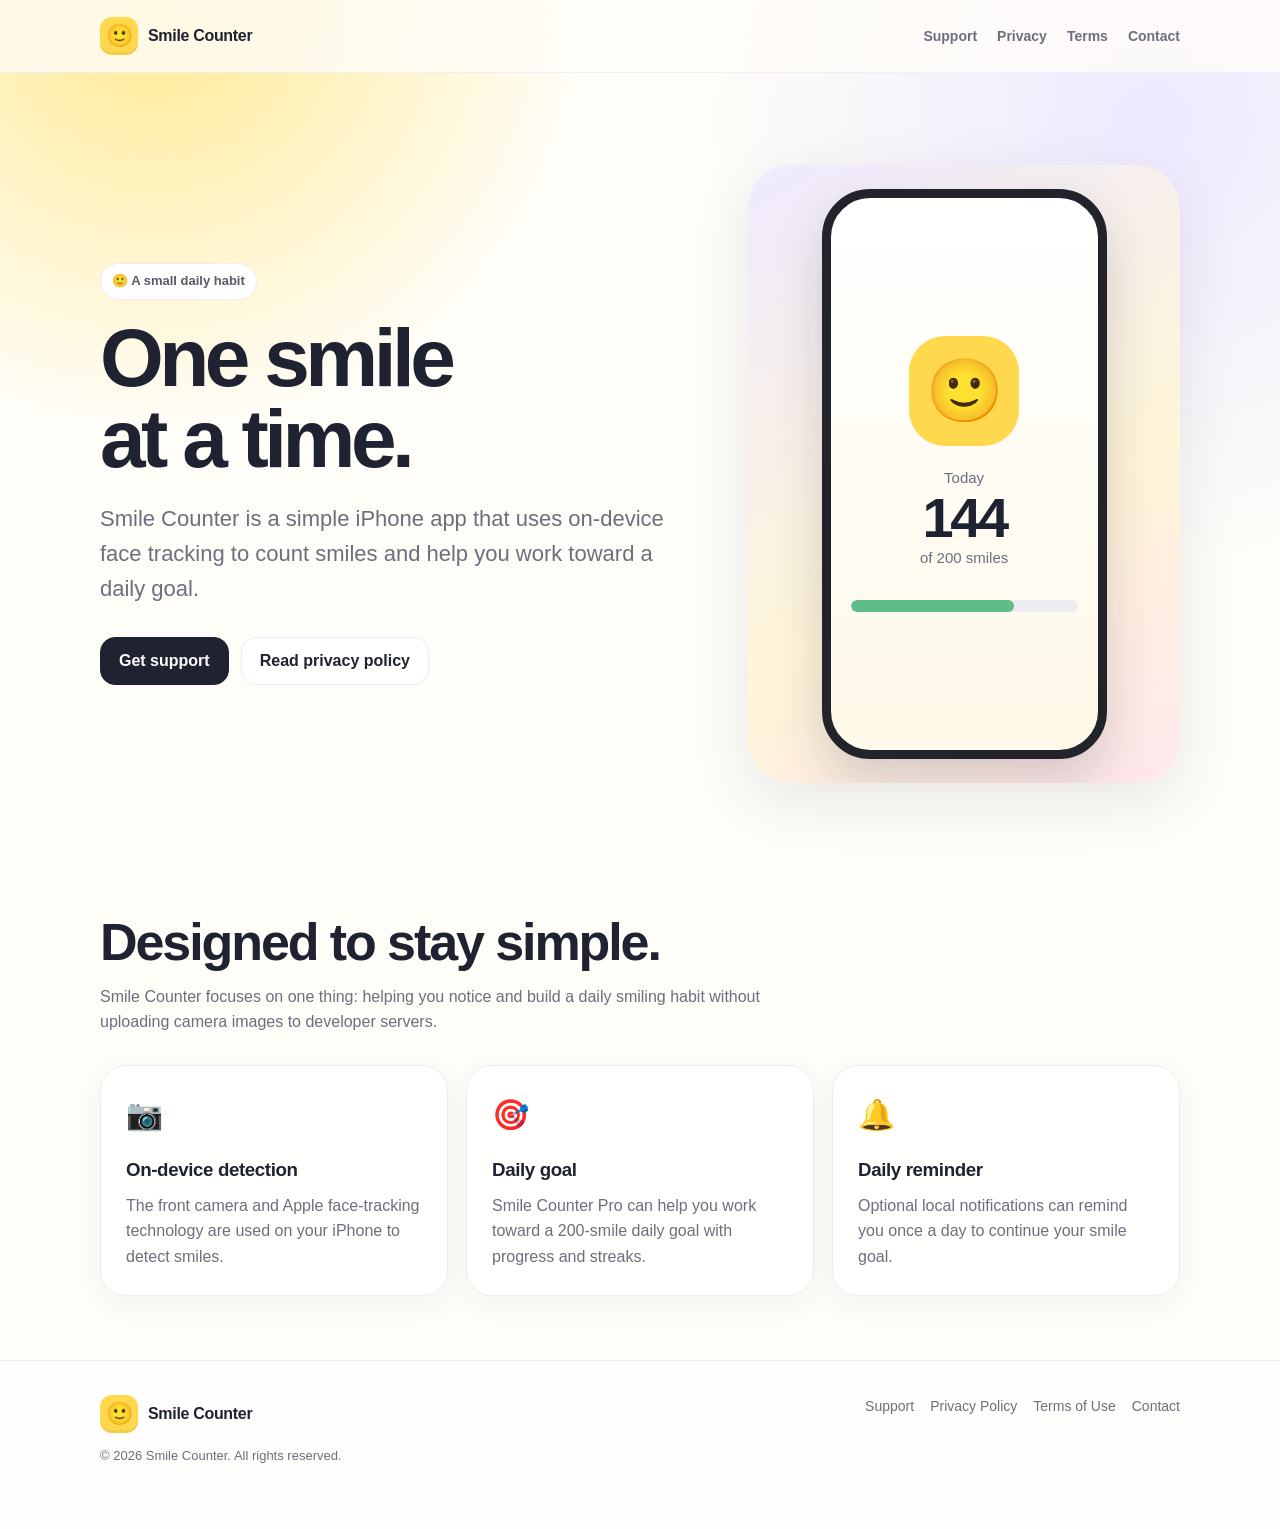
==== index.html @ ef856a54 "Initial Smile Counter website" ====
<!doctype html>
<html lang="en">
<head>
  <meta charset="utf-8" />
  <meta name="viewport" content="width=device-width, initial-scale=1" />
  <meta name="description" content="Smile Counter helps you build a simple daily smile habit on iPhone." />
  <meta name="theme-color" content="#fffdf8" />
  <title>Smile Counter — Build a daily smile habit</title>
  <link rel="stylesheet" href="styles.css" />
</head>
<body>
<header class="site-header">
  <div class="container nav">
    <a class="brand" href="index.html"><span class="brand-mark">🙂</span><span>Smile Counter</span></a>
    <nav class="nav-links" aria-label="Main navigation">
      <a href="support.html">Support</a><a href="privacy.html">Privacy</a><a href="terms.html">Terms</a><a href="contact.html">Contact</a>
    </nav>
  </div>
</header>
<main>
  <section class="hero">
    <div class="container hero-grid">
      <div>
        <span class="eyebrow">🙂 A small daily habit</span>
        <h1>One smile<br>at a time.</h1>
        <p class="lead">Smile Counter is a simple iPhone app that uses on-device face tracking to count smiles and help you work toward a daily goal.</p>
        <div class="actions"><a class="button primary" href="support.html">Get support</a><a class="button" href="privacy.html">Read privacy policy</a></div>
      </div>
      <div class="phone-card" aria-label="Illustration of the Smile Counter app">
        <div class="phone"><div class="phone-smile">🙂</div><small>Today</small><strong>144</strong><small>of 200 smiles</small><div class="progress"><span></span></div></div>
      </div>
    </div>
  </section>
  <section class="section">
    <div class="container">
      <h2>Designed to stay simple.</h2>
      <p class="section-intro">Smile Counter focuses on one thing: helping you notice and build a daily smiling habit without uploading camera images to developer servers.</p>
      <div class="cards">
        <div class="card"><div class="card-icon">📷</div><h3>On-device detection</h3><p>The front camera and Apple face-tracking technology are used on your iPhone to detect smiles.</p></div>
        <div class="card"><div class="card-icon">🎯</div><h3>Daily goal</h3><p>Smile Counter Pro can help you work toward a 200-smile daily goal with progress and streaks.</p></div>
        <div class="card"><div class="card-icon">🔔</div><h3>Daily reminder</h3><p>Optional local notifications can remind you once a day to continue your smile goal.</p></div>
      </div>
    </div>
  </section>
</main>
<footer class="site-footer"><div class="container footer-grid"><div><a class="brand" href="index.html"><span class="brand-mark">🙂</span><span>Smile Counter</span></a><p class="small">© 2026 Smile Counter. All rights reserved.</p></div><div class="footer-links"><a href="support.html">Support</a><a href="privacy.html">Privacy Policy</a><a href="terms.html">Terms of Use</a><a href="contact.html">Contact</a></div></div></footer>
</body>
</html>
---- styles.css ----
:root {
  --bg: #fffdf8;
  --card: rgba(255,255,255,.88);
  --text: #1f2230;
  --muted: #6c6f7d;
  --yellow: #ffd84d;
  --yellow-2: #ffea91;
  --lavender: #eee9ff;
  --pink: #ffe9ef;
  --green: #5fbd87;
  --border: #ececf2;
  --shadow: 0 18px 60px rgba(41, 42, 56, .10);
  --radius: 26px;
}

* { box-sizing: border-box; }
html { scroll-behavior: smooth; }
body {
  margin: 0;
  font-family: -apple-system, BlinkMacSystemFont, "Segoe UI", Inter, Helvetica, Arial, sans-serif;
  color: var(--text);
  background:
    radial-gradient(circle at 12% 0%, var(--yellow-2) 0, transparent 27rem),
    radial-gradient(circle at 90% 8%, var(--lavender) 0, transparent 28rem),
    var(--bg);
  line-height: 1.6;
}

a { color: inherit; }
.container { width: min(1080px, calc(100% - 36px)); margin: 0 auto; }

.site-header {
  position: sticky; top: 0; z-index: 20;
  backdrop-filter: blur(18px);
  -webkit-backdrop-filter: blur(18px);
  background: rgba(255, 253, 248, .80);
  border-bottom: 1px solid rgba(236,236,242,.8);
}
.nav { min-height: 72px; display: flex; align-items: center; justify-content: space-between; gap: 22px; }
.brand { display: inline-flex; align-items: center; gap: 10px; text-decoration: none; font-weight: 800; letter-spacing: -.02em; }
.brand-mark {
  width: 38px; height: 38px; border-radius: 12px;
  display: grid; place-items: center; background: var(--yellow);
  box-shadow: inset 0 -3px 0 rgba(0,0,0,.05); font-size: 22px;
}
.nav-links { display: flex; align-items: center; gap: 20px; flex-wrap: wrap; }
.nav-links a { text-decoration: none; color: var(--muted); font-size: 14px; font-weight: 650; }
.nav-links a:hover { color: var(--text); }

.hero { padding: 92px 0 68px; }
.hero-grid { display: grid; grid-template-columns: 1.15fr .85fr; align-items: center; gap: 64px; }
.eyebrow { display: inline-flex; gap: 8px; align-items: center; padding: 7px 11px; border-radius: 999px; background: white; border: 1px solid var(--border); color: #575a68; font-size: 13px; font-weight: 750; }
h1 { font-size: clamp(44px, 7.2vw, 82px); line-height: .98; letter-spacing: -.055em; margin: 18px 0 22px; }
.lead { max-width: 650px; font-size: clamp(18px, 2.2vw, 22px); color: var(--muted); margin: 0 0 30px; }
.actions { display: flex; flex-wrap: wrap; gap: 12px; }
.button { display: inline-flex; align-items: center; justify-content: center; min-height: 48px; padding: 0 18px; border-radius: 15px; text-decoration: none; font-weight: 780; border: 1px solid var(--border); background: #fff; }
.button.primary { background: var(--text); color: #fff; border-color: var(--text); }
.button:hover { transform: translateY(-1px); }

.phone-card {
  min-height: 470px; border-radius: 44px; padding: 24px;
  background: linear-gradient(150deg, #efeaff, #fff5d8 60%, #ffe7ee);
  box-shadow: var(--shadow); position: relative; overflow: hidden;
  display: grid; place-items: center;
}
.phone {
  width: min(285px, 85%); aspect-ratio: .50; border-radius: 48px; border: 9px solid #22232b;
  background: linear-gradient(#fff, #fff9e9); box-shadow: 0 24px 50px rgba(31,34,48,.18); padding: 28px 20px;
  display: flex; flex-direction: column; align-items: center; justify-content: center; text-align: center;
}
.phone-smile { font-size: 62px; width: 110px; height: 110px; border-radius: 36px; background: var(--yellow); display: grid; place-items: center; margin-bottom: 20px; }
.phone strong { font-size: 56px; letter-spacing: -.06em; line-height: 1; }
.phone small { color: var(--muted); font-size: 15px; }
.progress { width: 100%; height: 12px; border-radius: 999px; background: #ececf1; margin-top: 30px; overflow: hidden; }
.progress > span { display:block; width:72%; height:100%; background: var(--green); border-radius: inherit; }

.section { padding: 64px 0; }
.section h2 { font-size: clamp(32px, 4.5vw, 52px); line-height: 1.05; letter-spacing: -.04em; margin: 0 0 14px; }
.section-intro { color: var(--muted); max-width: 700px; margin: 0 0 30px; }
.cards { display: grid; grid-template-columns: repeat(3, 1fr); gap: 18px; }
.card { background: var(--card); border: 1px solid var(--border); border-radius: var(--radius); padding: 25px; box-shadow: 0 8px 30px rgba(41,42,56,.05); }
.card-icon { font-size: 30px; margin-bottom: 16px; }
.card h3 { margin: 0 0 8px; letter-spacing: -.02em; }
.card p { margin: 0; color: var(--muted); }

.page { padding: 72px 0 90px; }
.page-head { max-width: 780px; margin-bottom: 42px; }
.page h1 { font-size: clamp(42px, 6vw, 66px); }
.meta { color: var(--muted); font-size: 14px; }
.prose { max-width: 820px; }
.prose h2 { margin: 38px 0 8px; font-size: 26px; letter-spacing: -.025em; }
.prose h3 { margin: 28px 0 7px; }
.prose p, .prose li { color: #505361; }
.prose ul { padding-left: 22px; }
.notice { background: #fff9dc; border: 1px solid #f2df91; padding: 18px 20px; border-radius: 18px; }
.contact-box { padding: 26px; background: #fff; border: 1px solid var(--border); border-radius: 22px; box-shadow: var(--shadow); max-width: 680px; }
.email-placeholder { font-family: ui-monospace, SFMono-Regular, Menlo, Monaco, Consolas, monospace; background: #fff0f1; border: 1px solid #ffccd1; border-radius: 8px; padding: 2px 6px; }
.faq { display: grid; gap: 12px; max-width: 840px; }
details { background:#fff; border:1px solid var(--border); border-radius:18px; padding: 18px 20px; }
summary { cursor:pointer; font-weight:750; }
details p { color:var(--muted); margin-bottom:0; }

.site-footer { border-top: 1px solid var(--border); padding: 34px 0 50px; background: rgba(255,255,255,.45); }
.footer-grid { display:flex; justify-content:space-between; gap:24px; align-items:flex-start; }
.footer-links { display:flex; flex-wrap:wrap; gap:16px; }
.footer-links a { color:var(--muted); text-decoration:none; font-size:14px; }
.small { color:var(--muted); font-size:13px; }

@media (max-width: 780px) {
  .nav { align-items:flex-start; padding: 14px 0; }
  .nav-links { gap:12px; justify-content:flex-end; }
  .hero { padding-top: 55px; }
  .hero-grid { grid-template-columns: 1fr; gap: 34px; }
  .phone-card { min-height: 420px; }
  .cards { grid-template-columns: 1fr; }
  .footer-grid { flex-direction:column; }
}
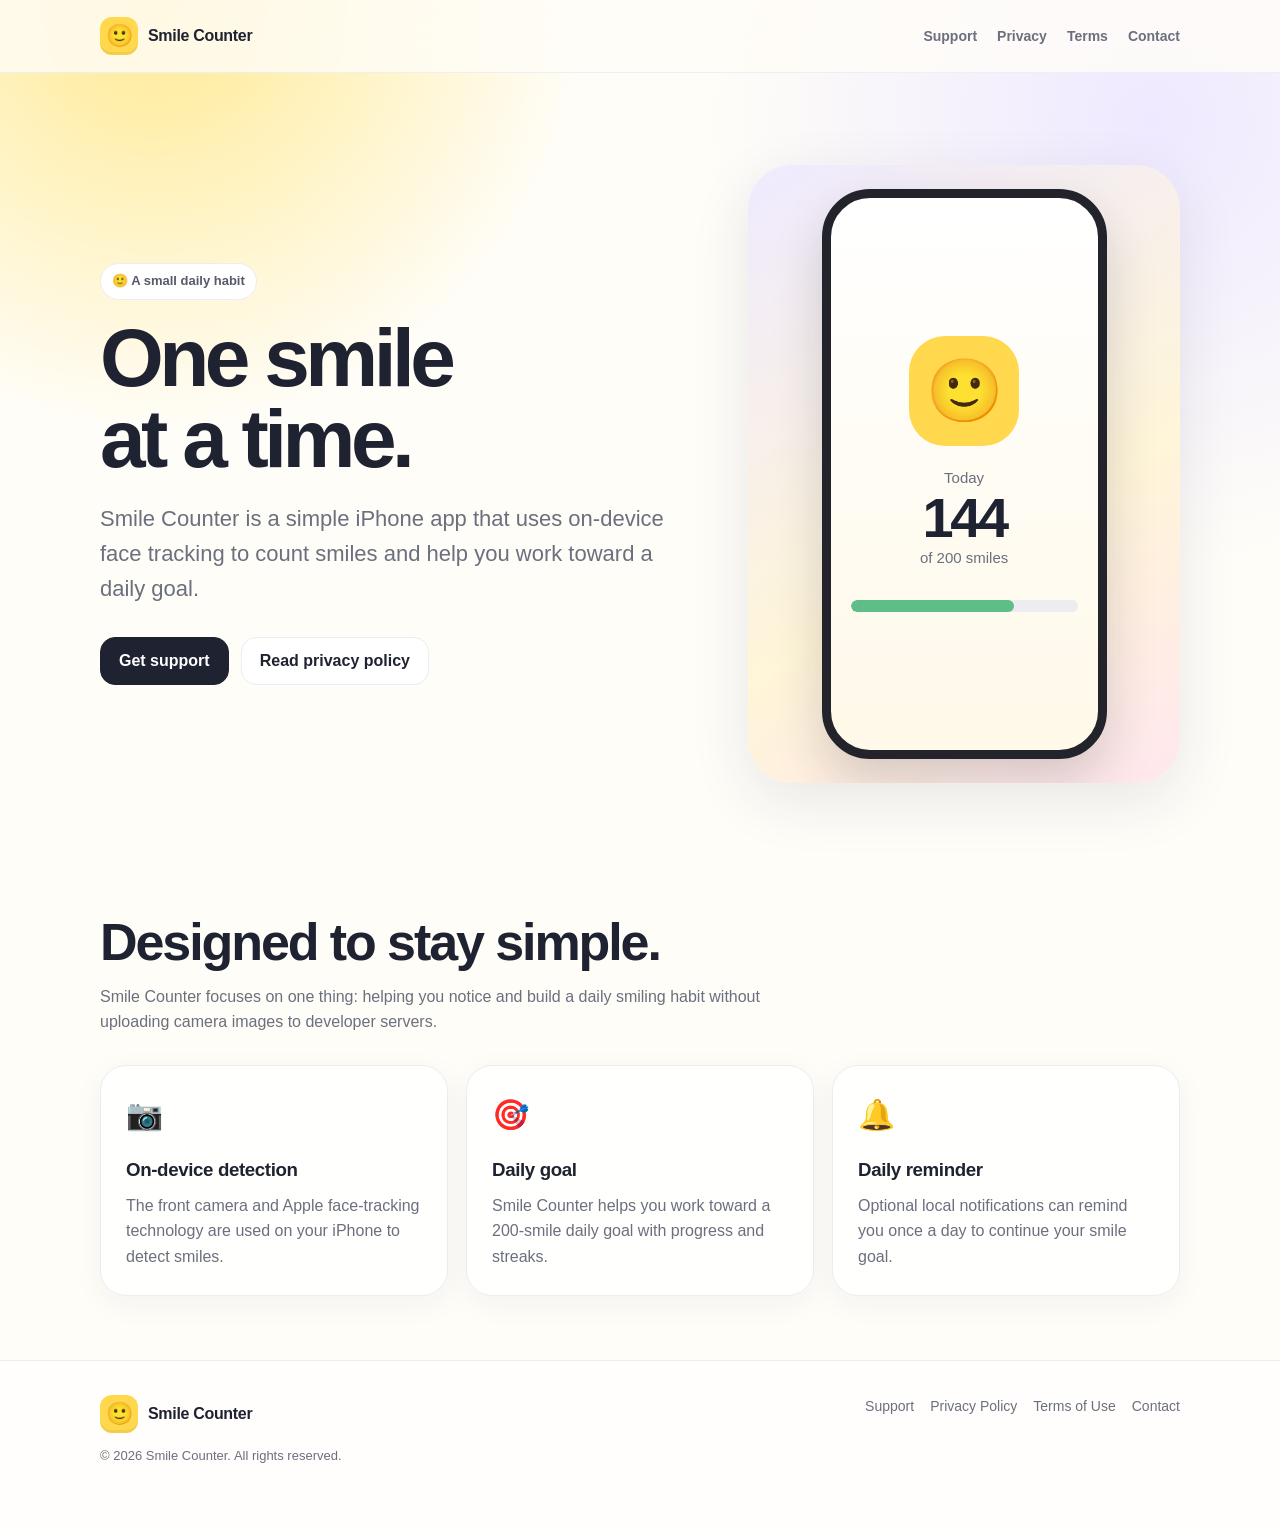
==== commit d833b91b: "Add files via upload" ====
--- a/index.html
+++ b/index.html
@@ -37,7 +37,7 @@
       <p class="section-intro">Smile Counter focuses on one thing: helping you notice and build a daily smiling habit without uploading camera images to developer servers.</p>
       <div class="cards">
         <div class="card"><div class="card-icon">📷</div><h3>On-device detection</h3><p>The front camera and Apple face-tracking technology are used on your iPhone to detect smiles.</p></div>
-        <div class="card"><div class="card-icon">🎯</div><h3>Daily goal</h3><p>Smile Counter Pro can help you work toward a 200-smile daily goal with progress and streaks.</p></div>
+        <div class="card"><div class="card-icon">🎯</div><h3>Daily goal</h3><p>Smile Counter helps you work toward a 200-smile daily goal with progress and streaks.</p></div>
         <div class="card"><div class="card-icon">🔔</div><h3>Daily reminder</h3><p>Optional local notifications can remind you once a day to continue your smile goal.</p></div>
       </div>
     </div>
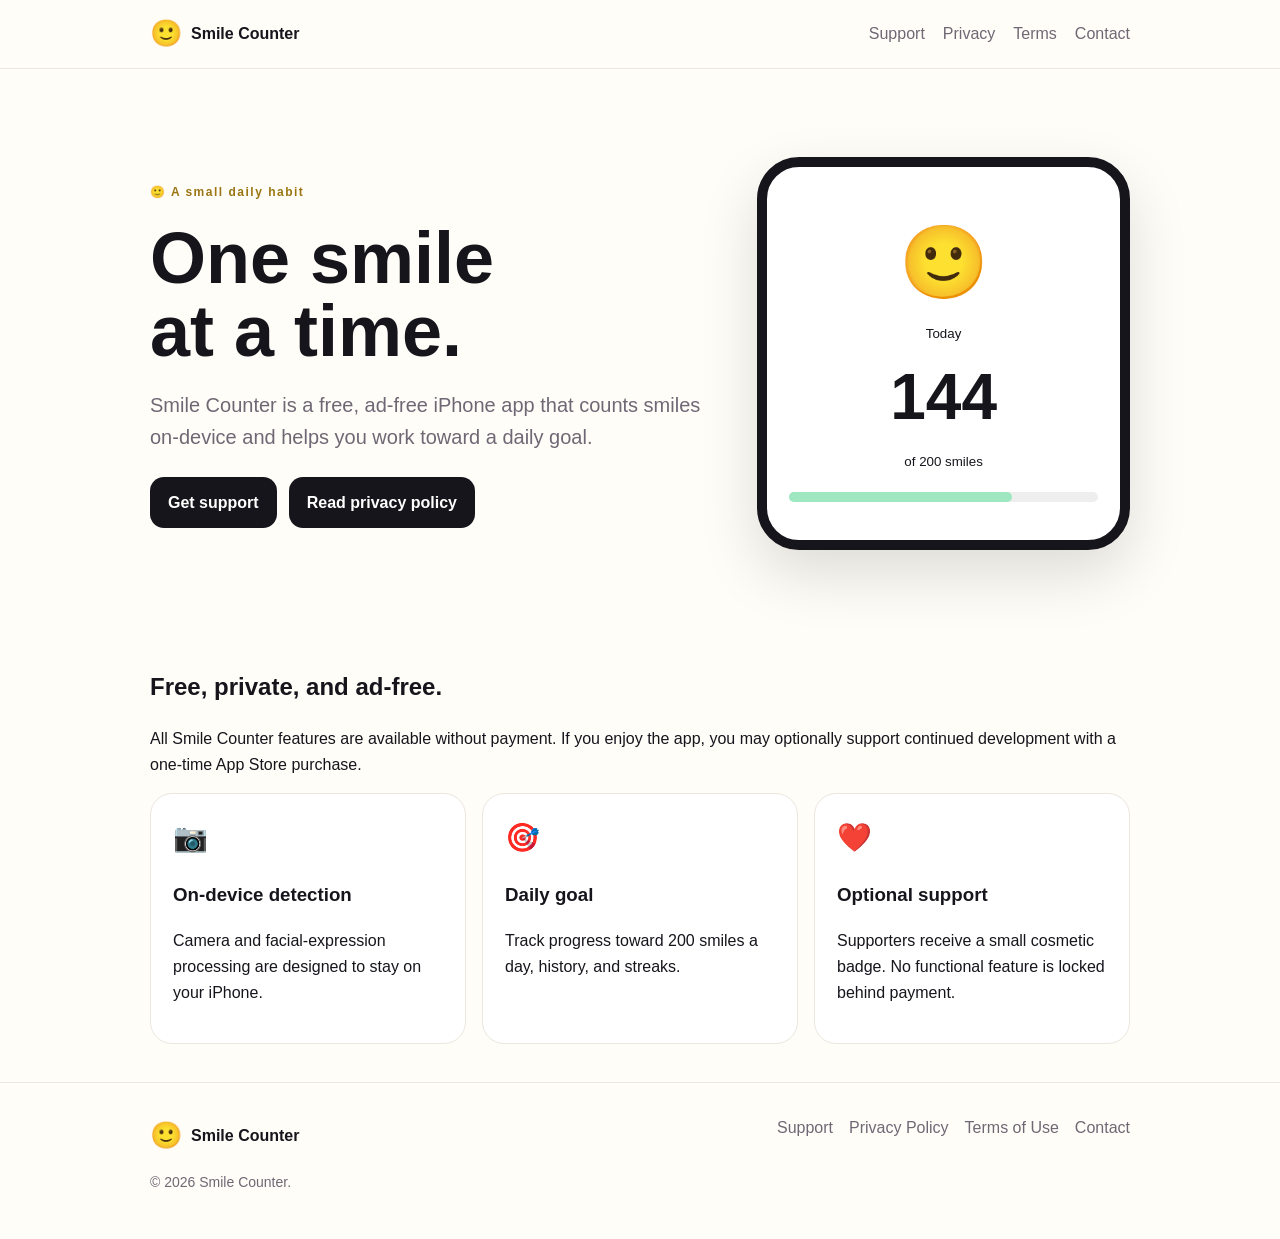
==== commit 37e69ac2: "Add files via upload" ====
--- a/index.html
+++ b/index.html
@@ -1,48 +1 @@
-<!doctype html>
-<html lang="en">
-<head>
-  <meta charset="utf-8" />
-  <meta name="viewport" content="width=device-width, initial-scale=1" />
-  <meta name="description" content="Smile Counter helps you build a simple daily smile habit on iPhone." />
-  <meta name="theme-color" content="#fffdf8" />
-  <title>Smile Counter — Build a daily smile habit</title>
-  <link rel="stylesheet" href="styles.css" />
-</head>
-<body>
-<header class="site-header">
-  <div class="container nav">
-    <a class="brand" href="index.html"><span class="brand-mark">🙂</span><span>Smile Counter</span></a>
-    <nav class="nav-links" aria-label="Main navigation">
-      <a href="support.html">Support</a><a href="privacy.html">Privacy</a><a href="terms.html">Terms</a><a href="contact.html">Contact</a>
-    </nav>
-  </div>
-</header>
-<main>
-  <section class="hero">
-    <div class="container hero-grid">
-      <div>
-        <span class="eyebrow">🙂 A small daily habit</span>
-        <h1>One smile<br>at a time.</h1>
-        <p class="lead">Smile Counter is a simple iPhone app that uses on-device face tracking to count smiles and help you work toward a daily goal.</p>
-        <div class="actions"><a class="button primary" href="support.html">Get support</a><a class="button" href="privacy.html">Read privacy policy</a></div>
-      </div>
-      <div class="phone-card" aria-label="Illustration of the Smile Counter app">
-        <div class="phone"><div class="phone-smile">🙂</div><small>Today</small><strong>144</strong><small>of 200 smiles</small><div class="progress"><span></span></div></div>
-      </div>
-    </div>
-  </section>
-  <section class="section">
-    <div class="container">
-      <h2>Designed to stay simple.</h2>
-      <p class="section-intro">Smile Counter focuses on one thing: helping you notice and build a daily smiling habit without uploading camera images to developer servers.</p>
-      <div class="cards">
-        <div class="card"><div class="card-icon">📷</div><h3>On-device detection</h3><p>The front camera and Apple face-tracking technology are used on your iPhone to detect smiles.</p></div>
-        <div class="card"><div class="card-icon">🎯</div><h3>Daily goal</h3><p>Smile Counter helps you work toward a 200-smile daily goal with progress and streaks.</p></div>
-        <div class="card"><div class="card-icon">🔔</div><h3>Daily reminder</h3><p>Optional local notifications can remind you once a day to continue your smile goal.</p></div>
-      </div>
-    </div>
-  </section>
-</main>
-<footer class="site-footer"><div class="container footer-grid"><div><a class="brand" href="index.html"><span class="brand-mark">🙂</span><span>Smile Counter</span></a><p class="small">© 2026 Smile Counter. All rights reserved.</p></div><div class="footer-links"><a href="support.html">Support</a><a href="privacy.html">Privacy Policy</a><a href="terms.html">Terms of Use</a><a href="contact.html">Contact</a></div></div></footer>
-</body>
-</html>
+<!doctype html><html lang="en"><head><meta charset="utf-8"><meta name="viewport" content="width=device-width, initial-scale=1"><meta name="description" content="Smile Counter is a free, ad-free iPhone app for building a daily smile habit."><title>Smile Counter — One smile at a time</title><link rel="stylesheet" href="styles.css"></head><body><header class="site-header"><div class="container nav"><a class="brand" href="index.html"><span class="brand-mark">🙂</span><span>Smile Counter</span></a><nav class="nav-links"><a href="support.html">Support</a><a href="privacy.html">Privacy</a><a href="terms.html">Terms</a><a href="contact.html">Contact</a></nav></div></header><main><section class="hero"><div class="container hero-grid"><div><span class="eyebrow">🙂 A small daily habit</span><h1>One smile<br>at a time.</h1><p class="lead">Smile Counter is a free, ad-free iPhone app that counts smiles on-device and helps you work toward a daily goal.</p><div class="actions"><a class="button primary" href="support.html">Get support</a><a class="button" href="privacy.html">Read privacy policy</a></div></div><div class="phone-card"><div class="phone"><div class="phone-smile">🙂</div><small>Today</small><strong>144</strong><small>of 200 smiles</small><div class="progress"><span></span></div></div></div></div></section><section class="section"><div class="container"><h2>Free, private, and ad-free.</h2><p class="section-intro">All Smile Counter features are available without payment. If you enjoy the app, you may optionally support continued development with a one-time App Store purchase.</p><div class="cards"><div class="card"><div class="card-icon">📷</div><h3>On-device detection</h3><p>Camera and facial-expression processing are designed to stay on your iPhone.</p></div><div class="card"><div class="card-icon">🎯</div><h3>Daily goal</h3><p>Track progress toward 200 smiles a day, history, and streaks.</p></div><div class="card"><div class="card-icon">❤️</div><h3>Optional support</h3><p>Supporters receive a small cosmetic badge. No functional feature is locked behind payment.</p></div></div></div></section></main><footer class="site-footer"><div class="container footer-grid"><div><a class="brand" href="index.html"><span class="brand-mark">🙂</span><span>Smile Counter</span></a><p class="small">© 2026 Smile Counter.</p></div><div class="footer-links"><a href="support.html">Support</a><a href="privacy.html">Privacy Policy</a><a href="terms.html">Terms of Use</a><a href="contact.html">Contact</a></div></div></footer></body></html>
--- a/styles.css
+++ b/styles.css
@@ -1,117 +1,3 @@
-:root {
-  --bg: #fffdf8;
-  --card: rgba(255,255,255,.88);
-  --text: #1f2230;
-  --muted: #6c6f7d;
-  --yellow: #ffd84d;
-  --yellow-2: #ffea91;
-  --lavender: #eee9ff;
-  --pink: #ffe9ef;
-  --green: #5fbd87;
-  --border: #ececf2;
-  --shadow: 0 18px 60px rgba(41, 42, 56, .10);
-  --radius: 26px;
-}
 
-* { box-sizing: border-box; }
-html { scroll-behavior: smooth; }
-body {
-  margin: 0;
-  font-family: -apple-system, BlinkMacSystemFont, "Segoe UI", Inter, Helvetica, Arial, sans-serif;
-  color: var(--text);
-  background:
-    radial-gradient(circle at 12% 0%, var(--yellow-2) 0, transparent 27rem),
-    radial-gradient(circle at 90% 8%, var(--lavender) 0, transparent 28rem),
-    var(--bg);
-  line-height: 1.6;
-}
-
-a { color: inherit; }
-.container { width: min(1080px, calc(100% - 36px)); margin: 0 auto; }
-
-.site-header {
-  position: sticky; top: 0; z-index: 20;
-  backdrop-filter: blur(18px);
-  -webkit-backdrop-filter: blur(18px);
-  background: rgba(255, 253, 248, .80);
-  border-bottom: 1px solid rgba(236,236,242,.8);
-}
-.nav { min-height: 72px; display: flex; align-items: center; justify-content: space-between; gap: 22px; }
-.brand { display: inline-flex; align-items: center; gap: 10px; text-decoration: none; font-weight: 800; letter-spacing: -.02em; }
-.brand-mark {
-  width: 38px; height: 38px; border-radius: 12px;
-  display: grid; place-items: center; background: var(--yellow);
-  box-shadow: inset 0 -3px 0 rgba(0,0,0,.05); font-size: 22px;
-}
-.nav-links { display: flex; align-items: center; gap: 20px; flex-wrap: wrap; }
-.nav-links a { text-decoration: none; color: var(--muted); font-size: 14px; font-weight: 650; }
-.nav-links a:hover { color: var(--text); }
-
-.hero { padding: 92px 0 68px; }
-.hero-grid { display: grid; grid-template-columns: 1.15fr .85fr; align-items: center; gap: 64px; }
-.eyebrow { display: inline-flex; gap: 8px; align-items: center; padding: 7px 11px; border-radius: 999px; background: white; border: 1px solid var(--border); color: #575a68; font-size: 13px; font-weight: 750; }
-h1 { font-size: clamp(44px, 7.2vw, 82px); line-height: .98; letter-spacing: -.055em; margin: 18px 0 22px; }
-.lead { max-width: 650px; font-size: clamp(18px, 2.2vw, 22px); color: var(--muted); margin: 0 0 30px; }
-.actions { display: flex; flex-wrap: wrap; gap: 12px; }
-.button { display: inline-flex; align-items: center; justify-content: center; min-height: 48px; padding: 0 18px; border-radius: 15px; text-decoration: none; font-weight: 780; border: 1px solid var(--border); background: #fff; }
-.button.primary { background: var(--text); color: #fff; border-color: var(--text); }
-.button:hover { transform: translateY(-1px); }
-
-.phone-card {
-  min-height: 470px; border-radius: 44px; padding: 24px;
-  background: linear-gradient(150deg, #efeaff, #fff5d8 60%, #ffe7ee);
-  box-shadow: var(--shadow); position: relative; overflow: hidden;
-  display: grid; place-items: center;
-}
-.phone {
-  width: min(285px, 85%); aspect-ratio: .50; border-radius: 48px; border: 9px solid #22232b;
-  background: linear-gradient(#fff, #fff9e9); box-shadow: 0 24px 50px rgba(31,34,48,.18); padding: 28px 20px;
-  display: flex; flex-direction: column; align-items: center; justify-content: center; text-align: center;
-}
-.phone-smile { font-size: 62px; width: 110px; height: 110px; border-radius: 36px; background: var(--yellow); display: grid; place-items: center; margin-bottom: 20px; }
-.phone strong { font-size: 56px; letter-spacing: -.06em; line-height: 1; }
-.phone small { color: var(--muted); font-size: 15px; }
-.progress { width: 100%; height: 12px; border-radius: 999px; background: #ececf1; margin-top: 30px; overflow: hidden; }
-.progress > span { display:block; width:72%; height:100%; background: var(--green); border-radius: inherit; }
-
-.section { padding: 64px 0; }
-.section h2 { font-size: clamp(32px, 4.5vw, 52px); line-height: 1.05; letter-spacing: -.04em; margin: 0 0 14px; }
-.section-intro { color: var(--muted); max-width: 700px; margin: 0 0 30px; }
-.cards { display: grid; grid-template-columns: repeat(3, 1fr); gap: 18px; }
-.card { background: var(--card); border: 1px solid var(--border); border-radius: var(--radius); padding: 25px; box-shadow: 0 8px 30px rgba(41,42,56,.05); }
-.card-icon { font-size: 30px; margin-bottom: 16px; }
-.card h3 { margin: 0 0 8px; letter-spacing: -.02em; }
-.card p { margin: 0; color: var(--muted); }
-
-.page { padding: 72px 0 90px; }
-.page-head { max-width: 780px; margin-bottom: 42px; }
-.page h1 { font-size: clamp(42px, 6vw, 66px); }
-.meta { color: var(--muted); font-size: 14px; }
-.prose { max-width: 820px; }
-.prose h2 { margin: 38px 0 8px; font-size: 26px; letter-spacing: -.025em; }
-.prose h3 { margin: 28px 0 7px; }
-.prose p, .prose li { color: #505361; }
-.prose ul { padding-left: 22px; }
-.notice { background: #fff9dc; border: 1px solid #f2df91; padding: 18px 20px; border-radius: 18px; }
-.contact-box { padding: 26px; background: #fff; border: 1px solid var(--border); border-radius: 22px; box-shadow: var(--shadow); max-width: 680px; }
-.email-placeholder { font-family: ui-monospace, SFMono-Regular, Menlo, Monaco, Consolas, monospace; background: #fff0f1; border: 1px solid #ffccd1; border-radius: 8px; padding: 2px 6px; }
-.faq { display: grid; gap: 12px; max-width: 840px; }
-details { background:#fff; border:1px solid var(--border); border-radius:18px; padding: 18px 20px; }
-summary { cursor:pointer; font-weight:750; }
-details p { color:var(--muted); margin-bottom:0; }
-
-.site-footer { border-top: 1px solid var(--border); padding: 34px 0 50px; background: rgba(255,255,255,.45); }
-.footer-grid { display:flex; justify-content:space-between; gap:24px; align-items:flex-start; }
-.footer-links { display:flex; flex-wrap:wrap; gap:16px; }
-.footer-links a { color:var(--muted); text-decoration:none; font-size:14px; }
-.small { color:var(--muted); font-size:13px; }
-
-@media (max-width: 780px) {
-  .nav { align-items:flex-start; padding: 14px 0; }
-  .nav-links { gap:12px; justify-content:flex-end; }
-  .hero { padding-top: 55px; }
-  .hero-grid { grid-template-columns: 1fr; gap: 34px; }
-  .phone-card { min-height: 420px; }
-  .cards { grid-template-columns: 1fr; }
-  .footer-grid { flex-direction:column; }
-}
+:root{--bg:#fffdf8;--ink:#17151c;--muted:#6e6875;--sun:#ffd95a;--lav:#eae3ff;--mint:#9ee7c1;--card:#ffffff;--line:#ebe7df;--max:980px}*{box-sizing:border-box}html{font-family:-apple-system,BlinkMacSystemFont,"Segoe UI",sans-serif;background:var(--bg);color:var(--ink)}body{margin:0;line-height:1.6}.container{width:min(var(--max),calc(100% - 36px));margin:auto}.site-header{position:sticky;top:0;background:rgba(255,253,248,.92);backdrop-filter:blur(14px);border-bottom:1px solid var(--line);z-index:5}.nav{min-height:68px;display:flex;align-items:center;justify-content:space-between;gap:20px}.brand{text-decoration:none;color:var(--ink);font-weight:800;display:flex;gap:9px;align-items:center}.brand-mark{font-size:26px}.nav-links{display:flex;gap:18px;flex-wrap:wrap}.nav-links a,.footer-links a{color:var(--muted);text-decoration:none}.hero{padding:88px 0 60px}.hero-grid{display:grid;grid-template-columns:1.2fr .8fr;gap:48px;align-items:center}.eyebrow{font-size:12px;letter-spacing:1.5px;font-weight:800;color:#9a7512}.hero h1,.page h1{font-size:clamp(42px,7vw,72px);line-height:1.02;margin:.25em 0}.lead{font-size:20px;color:var(--muted);max-width:680px}.button{display:inline-block;background:var(--ink);color:white;text-decoration:none;padding:13px 18px;border-radius:14px;font-weight:700}.phone{border:10px solid var(--ink);border-radius:42px;background:white;padding:38px 22px;text-align:center;box-shadow:0 24px 60px #0002}.phone-smile{font-size:72px}.phone strong{display:block;font-size:64px}.progress{height:10px;background:#eee;border-radius:20px;margin-top:18px}.progress span{display:block;width:72%;height:100%;border-radius:20px;background:var(--mint)}.section{padding:38px 0}.cards{display:grid;grid-template-columns:repeat(3,1fr);gap:16px}.card,.contact-box,.notice{background:var(--card);border:1px solid var(--line);border-radius:22px;padding:22px}.card-icon{font-size:28px}.page{padding:58px 0 80px}.page-head{margin-bottom:34px}.page h1{font-size:48px}.meta,.small{color:var(--muted);font-size:14px}.prose{max-width:800px}.prose h2{font-size:25px;margin-top:2em}.prose h3{font-size:19px;margin-top:1.6em}.prose p,.prose li{color:#37323d}.prose a{color:#3a47a8}.notice{background:#fff7cf;margin:22px 0}.site-footer{border-top:1px solid var(--line);padding:32px 0}.footer-grid{display:flex;justify-content:space-between;gap:24px}.footer-links{display:flex;gap:16px;flex-wrap:wrap}details{background:white;border:1px solid var(--line);border-radius:16px;padding:14px 16px;margin:10px 0}summary{font-weight:700;cursor:pointer}@media(max-width:720px){.hero-grid,.cards{grid-template-columns:1fr}.hero{padding-top:50px}.nav{align-items:flex-start;padding:14px 0;flex-direction:column}.nav-links{gap:12px}.page h1{font-size:39px}.footer-grid{flex-direction:column}}
+.legal{max-width:800px}.legal h2{font-size:25px;margin-top:2em}.legal h3{font-size:19px;margin-top:1.6em}.legal p,.legal li{color:#37323d}.legal a{color:#3a47a8}.actions{display:flex;gap:12px;flex-wrap:wrap;margin-top:24px}.button.primary{background:var(--ink);color:white}
